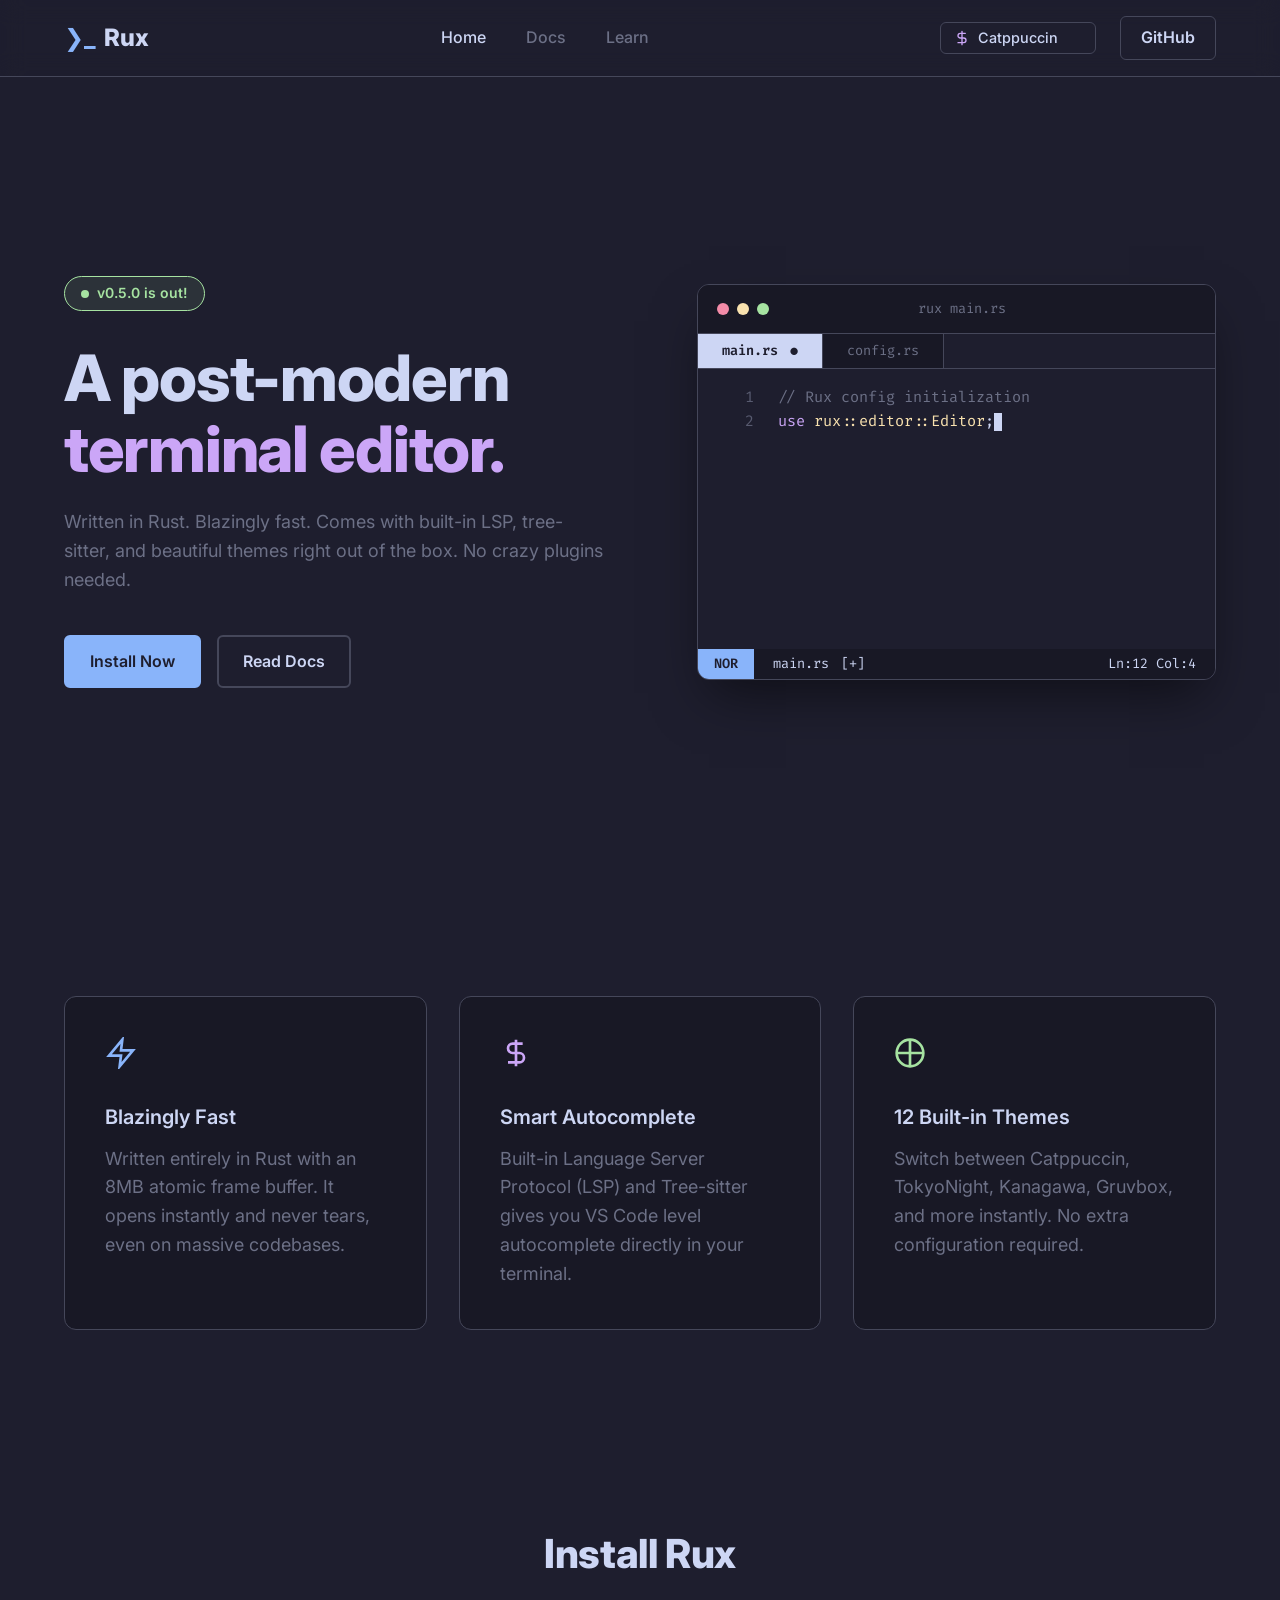
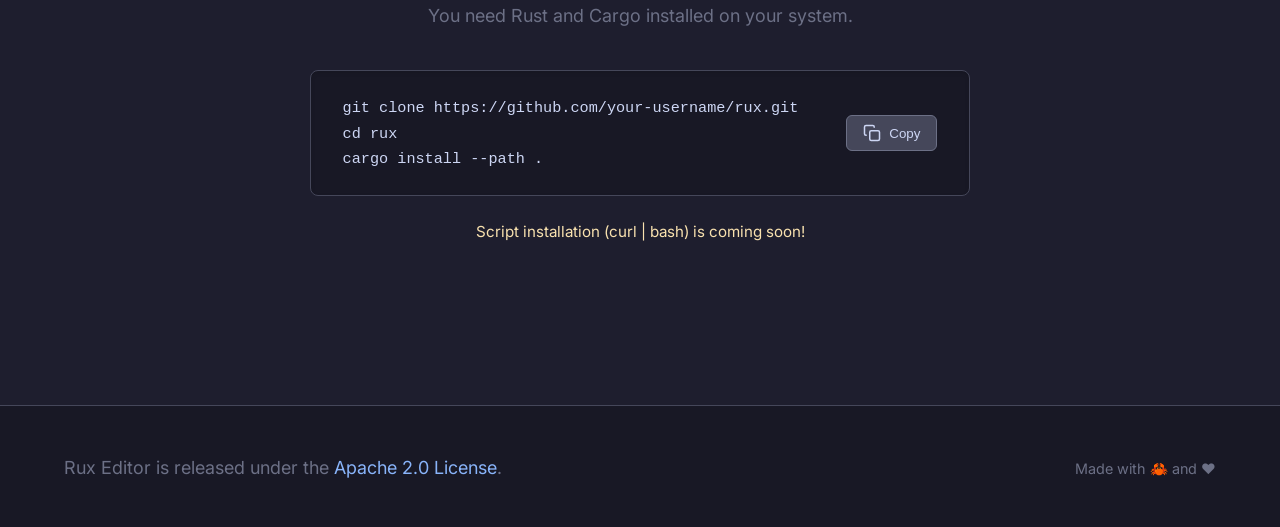
==== index.html @ 6d2e84a0 "add: all files" ====
<!DOCTYPE html>
<html lang="en">
<head>
    <meta charset="UTF-8">
    <meta name="viewport" content="width=device-width, initial-scale=1.0">
    <title>Rux Editor | Post-modern terminal editor</title>
    <link rel="stylesheet" href="style.css">
    <link href="https://fonts.googleapis.com/css2?family=Fira+Code:wght@400;500;600&family=Inter:wght@400;500;600;800&display=swap" rel="stylesheet">
    <!-- Prevents theme flashing on load -->
    <script>
        const savedTheme = localStorage.getItem('rux-theme') || 'catppuccin';
        document.documentElement.setAttribute('data-theme', savedTheme);
    </script>
</head>
<body>
    <nav class="navbar">
        <div class="nav-brand">
            <span class="logo-icon">❯_</span> Rux
        </div>
        <ul class="nav-links">
            <li><a href="index.html" class="active">Home</a></li>
            <li><a href="docs.html">Docs</a></li>
            <li><a href="learn.html">Learn</a></li>
        </ul>
        <div class="nav-actions">
            <div class="theme-select-wrapper">
                <svg class="theme-icon" xmlns="http://www.w3.org/2000/svg" width="16" height="16" viewBox="0 0 24 24" fill="none" stroke="currentColor" stroke-width="2" stroke-linecap="round" stroke-linejoin="round"><path d="M12 2v20M17 5H9.5a3.5 3.5 0 0 0 0 7h5a3.5 3.5 0 0 1 0 7H6"/></svg>
                <select id="theme-select" aria-label="Select Theme">
                    <option value="catppuccin">Catppuccin</option>
                    <option value="tokyonight">TokyoNight</option>
                    <option value="kanagawa">Kanagawa</option>
                    <option value="onedark">OneDark</option>
                    <option value="gruvbox">Gruvbox</option>
                    <option value="nord">Nord</option>
                    <option value="monokai">Monokai Pro</option>
                    <option value="rosepine">Rosé Pine</option>
                    <option value="everforest">Everforest</option>
                    <option value="ayu">Ayu</option>
                    <option value="dracula">Dracula</option>
                    <option value="solarized">Solarized</option>
                </select>
            </div>
            <a href="https://github.com/your-username/rux" class="btn btn-outline" target="_blank">GitHub</a>
        </div>
        <button class="mobile-menu-btn" aria-label="Menu">
            <svg xmlns="http://www.w3.org/2000/svg" width="24" height="24" fill="none" stroke="currentColor" stroke-width="2"><path d="M4 6h16M4 12h16M4 18h16"/></svg>
        </button>
    </nav>

    <header class="hero">
        <div class="hero-content">
            <div class="badge">
                <span class="pulse-dot"></span> v0.5.0 is out!
            </div>
            <h1>A post-modern<br><span class="highlight">terminal editor.</span></h1>
            <p>Written in Rust. Blazingly fast. Comes with built-in LSP, tree-sitter, and beautiful themes right out of the box. No crazy plugins needed.</p>
            <div class="hero-buttons">
                <a href="#install" class="btn btn-primary">Install Now</a>
                <a href="docs.html" class="btn btn-secondary">Read Docs</a>
            </div>
        </div>

        <div class="hero-terminal">
            <div class="terminal-header">
                <div class="dots">
                    <span class="dot red"></span>
                    <span class="dot yellow"></span>
                    <span class="dot green"></span>
                </div>
                <div class="terminal-title">rux main.rs</div>
            </div>
            <div class="terminal-body">
                <div class="terminal-tabs">
                    <span class="tab active"> main.rs <span class="dirty">●</span></span>
                    <span class="tab"> config.rs </span>
                </div>
                <div class="code-area">
                    <div id="typewriter"></div>
                </div>
            </div>
            <!-- Accurate Rux Status Bar Replica -->
            <div class="terminal-status">
                <div class="status-left">
                    <span class="mode-badge"> NOR </span>
                    <span class="file-name"> main.rs <span class="dirty">[+]</span></span>
                </div>
                <div class="status-right">
                    <span> Ln:12 Col:4 </span>
                </div>
            </div>
        </div>
    </header>

    <section class="features">
        <div class="feature-card">
            <div class="icon" style="color: var(--function);">
                <svg width="32" height="32" viewBox="0 0 24 24" fill="none" stroke="currentColor" stroke-width="2"><path d="M13 2L3 14h9l-1 8 10-12h-9l1-8z"/></svg>
            </div>
            <h3>Blazingly Fast</h3>
            <p>Written entirely in Rust with an 8MB atomic frame buffer. It opens instantly and never tears, even on massive codebases.</p>
        </div>
        <div class="feature-card">
            <div class="icon" style="color: var(--keyword);">
                <svg width="32" height="32" viewBox="0 0 24 24" fill="none" stroke="currentColor" stroke-width="2"><path d="M12 2v20M17 5H9.5a3.5 3.5 0 0 0 0 7h5a3.5 3.5 0 0 1 0 7H6"/></svg>
            </div>
            <h3>Smart Autocomplete</h3>
            <p>Built-in Language Server Protocol (LSP) and Tree-sitter gives you VS Code level autocomplete directly in your terminal.</p>
        </div>
        <div class="feature-card">
            <div class="icon" style="color: var(--string);">
                <svg width="32" height="32" viewBox="0 0 24 24" fill="none" stroke="currentColor" stroke-width="2"><circle cx="12" cy="12" r="10"/><path d="M12 2v20M2 12h20"/></svg>
            </div>
            <h3>12 Built-in Themes</h3>
            <p>Switch between Catppuccin, TokyoNight, Kanagawa, Gruvbox, and more instantly. No extra configuration required.</p>
        </div>
    </section>

    <section id="install" class="install-section">
        <h2>Install Rux</h2>
        <p>You need Rust and Cargo installed on your system.</p>
        <div class="code-block-wrapper">
            <div class="code-block">
                <pre><code>git clone https://github.com/your-username/rux.git
cd rux
cargo install --path .</code></pre>
                <button class="copy-btn" id="copyBtn" aria-label="Copy to clipboard">
                    <svg xmlns="http://www.w3.org/2000/svg" width="18" height="18" viewBox="0 0 24 24" fill="none" stroke="currentColor" stroke-width="2"><rect x="9" y="9" width="13" height="13" rx="2" ry="2"/><path d="M5 15H4a2 2 0 0 1-2-2V4a2 2 0 0 1 2-2h9a2 2 0 0 1 2 2v1"/></svg> Copy
                </button>
            </div>
        </div>
        <p class="coming-soon-text">Script installation (curl | bash) is coming soon!</p>
    </section>

    <footer>
        <div class="footer-content">
            <p>Rux Editor is released under the <a href="#" style="color: var(--function);">Apache 2.0 License</a>.</p>
            <p class="made-with">Made with 🦀 and ❤️</p>
        </div>
    </footer>

    <script src="script.js"></script>
</body>
</html>
---- style.css ----
/* ==========================================================================
   RUX CSS VARIABLES (Exactly mapped from Rust Codebase theme.rs)
   ========================================================================== */
:root {
    /* Default: Catppuccin */
    --bg: rgb(30, 30, 46);
    --status-bg: rgb(24, 24, 37);
    --status-fg: rgb(205, 214, 244);
    --keyword: rgb(203, 166, 247);
    --function: rgb(137, 180, 250);
    --type: rgb(249, 226, 175);
    --string: rgb(166, 227, 161);
    --comment: rgb(108, 112, 134);
    --number: rgb(250, 179, 135);
    --macro: rgb(243, 139, 168);
    --text: rgb(205, 214, 244);
    --error: rgb(243, 139, 168);
    --selection: rgb(69, 71, 90);
    --line-num: rgb(88, 91, 112);
}

[data-theme="tokyonight"] {
    --bg: rgb(26, 27, 38); --status-bg: rgb(31, 35, 53); --status-fg: rgb(169, 177, 214);
    --keyword: rgb(187, 154, 247); --function: rgb(122, 162, 247); --type: rgb(224, 175, 104);
    --string: rgb(158, 206, 106); --comment: rgb(86, 95, 137); --number: rgb(255, 158, 100);
    --macro: rgb(247, 118, 142); --text: rgb(169, 177, 214); --error: rgb(219, 75, 75);
    --selection: rgb(51, 70, 124); --line-num: rgb(59, 66, 97);
}

[data-theme="kanagawa"] {
    --bg: rgb(31, 31, 40); --status-bg: rgb(42, 42, 55); --status-fg: rgb(220, 215, 186);
    --keyword: rgb(149, 127, 184); --function: rgb(126, 156, 216); --type: rgb(230, 195, 132);
    --string: rgb(152, 187, 108); --comment: rgb(114, 113, 105); --number: rgb(210, 126, 153);
    --macro: rgb(255, 160, 102); --text: rgb(220, 215, 186); --error: rgb(195, 64, 67);
    --selection: rgb(45, 79, 103); --line-num: rgb(84, 84, 109);
}[data-theme="onedark"] {
    --bg: rgb(40, 44, 52); --status-bg: rgb(33, 37, 43); --status-fg: rgb(171, 178, 191);
    --keyword: rgb(198, 120, 221); --function: rgb(97, 175, 239); --type: rgb(229, 192, 123);
    --string: rgb(152, 195, 121); --comment: rgb(92, 99, 112); --number: rgb(209, 154, 102);
    --macro: rgb(224, 108, 117); --text: rgb(171, 178, 191); --error: rgb(224, 108, 117);
    --selection: rgb(62, 68, 81); --line-num: rgb(75, 82, 99);
}

[data-theme="gruvbox"] {
    --bg: rgb(40, 40, 40); --status-bg: rgb(60, 56, 54); --status-fg: rgb(235, 219, 178);
    --keyword: rgb(251, 73, 52); --function: rgb(184, 187, 38); --type: rgb(250, 189, 47);
    --string: rgb(184, 187, 38); --comment: rgb(146, 131, 116); --number: rgb(211, 134, 155);
    --macro: rgb(254, 128, 25); --text: rgb(235, 219, 178); --error: rgb(204, 36, 29);
    --selection: rgb(80, 73, 69); --line-num: rgb(102, 92, 84);
}[data-theme="nord"] {
    --bg: rgb(46, 52, 64); --status-bg: rgb(59, 66, 82); --status-fg: rgb(236, 239, 244);
    --keyword: rgb(129, 161, 193); --function: rgb(136, 192, 208); --type: rgb(235, 203, 139);
    --string: rgb(163, 190, 140); --comment: rgb(76, 86, 106); --number: rgb(180, 142, 173);
    --macro: rgb(191, 97, 106); --text: rgb(236, 239, 244); --error: rgb(191, 97, 106);
    --selection: rgb(67, 76, 94); --line-num: rgb(67, 76, 94);
}

[data-theme="monokai"] {
    --bg: rgb(45, 42, 46); --status-bg: rgb(34, 31, 34); --status-fg: rgb(252, 252, 250);
    --keyword: rgb(255, 97, 136); --function: rgb(169, 220, 118); --type: rgb(120, 220, 232);
    --string: rgb(255, 216, 102); --comment: rgb(114, 112, 114); --number: rgb(171, 157, 242);
    --macro: rgb(252, 152, 103); --text: rgb(252, 252, 250); --error: rgb(255, 97, 136);
    --selection: rgb(91, 89, 92); --line-num: rgb(91, 89, 92);
}

[data-theme="rosepine"] {
    --bg: rgb(25, 23, 36); --status-bg: rgb(31, 29, 46); --status-fg: rgb(224, 222, 244);
    --keyword: rgb(49, 116, 143); --function: rgb(235, 188, 186); --type: rgb(246, 193, 119);
    --string: rgb(156, 207, 216); --comment: rgb(110, 106, 134); --number: rgb(196, 167, 231);
    --macro: rgb(235, 111, 146); --text: rgb(224, 222, 244); --error: rgb(235, 111, 146);
    --selection: rgb(42, 39, 63); --line-num: rgb(85, 81, 105);
}[data-theme="everforest"] {
    --bg: rgb(43, 51, 57); --status-bg: rgb(35, 42, 46); --status-fg: rgb(211, 198, 170);
    --keyword: rgb(230, 126, 128); --function: rgb(167, 192, 128); --type: rgb(219, 188, 127);
    --string: rgb(131, 192, 146); --comment: rgb(133, 146, 137); --number: rgb(214, 153, 182);
    --macro: rgb(230, 152, 117); --text: rgb(211, 198, 170); --error: rgb(230, 126, 128);
    --selection: rgb(64, 76, 81); --line-num: rgb(75, 86, 92);
}

[data-theme="ayu"] {
    --bg: rgb(15, 20, 25); --status-bg: rgb(21, 26, 31); --status-fg: rgb(179, 177, 173);
    --keyword: rgb(255, 119, 51); --function: rgb(255, 180, 84); --type: rgb(89, 194, 255);
    --string: rgb(170, 217, 76); --comment: rgb(98, 106, 115); --number: rgb(210, 166, 255);
    --macro: rgb(240, 113, 120); --text: rgb(179, 177, 173); --error: rgb(240, 113, 120);
    --selection: rgb(39, 55, 71); --line-num: rgb(50, 56, 68);
}

[data-theme="dracula"] {
    --bg: rgb(40, 42, 54); --status-bg: rgb(68, 71, 90); --status-fg: rgb(248, 248, 242);
    --keyword: rgb(255, 121, 198); --function: rgb(80, 250, 123); --type: rgb(139, 233, 253);
    --string: rgb(241, 250, 140); --comment: rgb(98, 114, 164); --number: rgb(189, 147, 249);
    --macro: rgb(255, 85, 85); --text: rgb(248, 248, 242); --error: rgb(255, 85, 85);
    --selection: rgb(68, 71, 90); --line-num: rgb(98, 114, 164);
}[data-theme="solarized"] {
    --bg: rgb(0, 43, 54); --status-bg: rgb(7, 54, 66); --status-fg: rgb(131, 148, 150);
    --keyword: rgb(133, 153, 0); --function: rgb(38, 139, 210); --type: rgb(181, 137, 0);
    --string: rgb(42, 161, 152); --comment: rgb(88, 110, 117); --number: rgb(211, 54, 130);
    --macro: rgb(203, 75, 22); --text: rgb(131, 148, 150); --error: rgb(220, 50, 47);
    --selection: rgb(7, 54, 66); --line-num: rgb(88, 110, 117);
}

/* ==========================================================================
   RESET & BASE STYLES
   ========================================================================== */
* {
    margin: 0;
    padding: 0;
    box-sizing: border-box;
}

body {
    background-color: var(--bg);
    color: var(--text);
    font-family: 'Inter', system-ui, -apple-system, sans-serif;
    line-height: 1.6;
    overflow-x: hidden;
    transition: background-color 0.4s ease, color 0.4s ease;
    -webkit-font-smoothing: antialiased;
}

a {
    text-decoration: none;
    color: inherit;
}

/* ==========================================================================
   TYPOGRAPHY
   ========================================================================== */
h1 {
    font-size: clamp(2.5rem, 5vw, 4rem);
    line-height: 1.1;
    font-weight: 800;
    letter-spacing: -0.02em;
    margin-bottom: 1.5rem;
}

h2 {
    font-size: clamp(2rem, 4vw, 2.5rem);
    font-weight: 800;
    letter-spacing: -0.01em;
    margin-bottom: 1rem;
}

h3 {
    font-size: 1.25rem;
    font-weight: 600;
    margin-bottom: 0.75rem;
}

p {
    font-size: 1.125rem;
    color: var(--comment);
}

.highlight {
    color: var(--keyword);
    transition: color 0.4s ease;
}

/* ==========================================================================
   COMPONENTS
   ========================================================================== */
/* Navbar */
.navbar {
    display: flex;
    justify-content: space-between;
    align-items: center;
    padding: 1rem 5%;
    background-color: rgba(var(--status-bg), 0.8);
    backdrop-filter: blur(12px);
    -webkit-backdrop-filter: blur(12px);
    position: fixed;
    width: 100%;
    top: 0;
    z-index: 100;
    border-bottom: 1px solid var(--selection);
    transition: background-color 0.4s ease, border-color 0.4s ease;
}

.nav-brand {
    font-size: 1.5rem;
    font-weight: 800;
    display: flex;
    align-items: center;
    gap: 0.5rem;
}

.logo-icon {
    color: var(--function);
}

.nav-links {
    display: flex;
    list-style: none;
    gap: 2.5rem;
}

.nav-links a {
    color: var(--comment);
    font-weight: 500;
    transition: color 0.2s ease;
}

.nav-links a:hover, .nav-links a.active {
    color: var(--text);
}

.nav-actions {
    display: flex;
    align-items: center;
    gap: 1.5rem;
}

/* Theme Switcher */
.theme-select-wrapper {
    display: flex;
    align-items: center;
    gap: 0.5rem;
    background-color: var(--bg);
    border: 1px solid var(--selection);
    padding: 0.4rem 0.8rem;
    border-radius: 6px;
    transition: all 0.3s ease;
}

.theme-select-wrapper:hover {
    border-color: var(--function);
}

.theme-icon {
    color: var(--keyword);
}

#theme-select {
    background: transparent;
    color: var(--text);
    border: none;
    font-family: inherit;
    font-weight: 500;
    font-size: 0.9rem;
    cursor: pointer;
    outline: none;
    appearance: none;
    -webkit-appearance: none;
    padding-right: 1rem;
}

#theme-select option {
    background-color: var(--status-bg);
    color: var(--text);
}

.mobile-menu-btn {
    display: none;
    background: none;
    border: none;
    color: var(--text);
    cursor: pointer;
}

/* Buttons */
.btn {
    padding: 0.75rem 1.5rem;
    border-radius: 6px;
    font-weight: 600;
    cursor: pointer;
    transition: all 0.2s ease;
    display: inline-flex;
    align-items: center;
    justify-content: center;
    gap: 0.5rem;
}

.btn-primary {
    background-color: var(--function);
    color: var(--bg);
    border: 2px solid var(--function);
}

.btn-primary:hover {
    transform: translateY(-2px);
    box-shadow: 0 4px 12px rgba(0,0,0,0.2);
    filter: brightness(1.1);
}

.btn-secondary {
    background-color: transparent;
    color: var(--text);
    border: 2px solid var(--selection);
}

.btn-secondary:hover {
    border-color: var(--comment);
    background-color: var(--selection);
}

.btn-outline {
    padding: 0.5rem 1.25rem;
    border: 1px solid var(--selection);
    background-color: transparent;
}

.btn-outline:hover {
    border-color: var(--text);
}

/* ==========================================================================
   LAYOUT SECTIONS
   ========================================================================== */
/* Hero Section */
.hero {
    display: flex;
    align-items: center;
    justify-content: space-between;
    padding: 10rem 5% 6rem;
    min-height: 100vh;
    gap: 4rem;
    max-width: 1400px;
    margin: 0 auto;
}

.hero-content {
    flex: 1.1;
}

.badge {
    display: inline-flex;
    align-items: center;
    gap: 0.5rem;
    padding: 0.35rem 1rem;
    background-color: rgba(166, 227, 161, 0.1);
    color: var(--string);
    border-radius: 50px;
    font-size: 0.875rem;
    font-weight: 600;
    margin-bottom: 2rem;
    border: 1px solid var(--string);
    transition: all 0.4s ease;
}

.pulse-dot {
    width: 8px;
    height: 8px;
    background-color: var(--string);
    border-radius: 50%;
    animation: pulse 2s infinite;
}

@keyframes pulse {
    0% { box-shadow: 0 0 0 0 rgba(166, 227, 161, 0.4); }
    70% { box-shadow: 0 0 0 6px rgba(166, 227, 161, 0); }
    100% { box-shadow: 0 0 0 0 rgba(166, 227, 161, 0); }
}

.hero p {
    margin-bottom: 2.5rem;
    max-width: 540px;
}

.hero-buttons {
    display: flex;
    gap: 1rem;
}

/* ==========================================================================
   TERMINAL UI (Pixel Perfect Replica)
   ========================================================================== */
.hero-terminal {
    flex: 1;
    background-color: var(--bg);
    border: 1px solid var(--selection);
    border-radius: 12px;
    overflow: hidden;
    box-shadow: 0 25px 50px -12px rgba(0,0,0,0.5);
    font-family: 'Fira Code', monospace;
    font-size: 0.95rem;
    width: 100%;
    max-width: 650px;
    transition: all 0.4s ease;
}

.terminal-header {
    background-color: var(--status-bg);
    padding: 0.8rem 1.2rem;
    display: flex;
    align-items: center;
    border-bottom: 1px solid var(--selection);
}

.dots {
    display: flex;
    gap: 8px;
    flex-shrink: 0;
}

.dot {
    width: 12px;
    height: 12px;
    border-radius: 50%;
}
.dot.red { background-color: var(--error); }
.dot.yellow { background-color: var(--type); }
.dot.green { background-color: var(--string); }

.terminal-title {
    flex: 1;
    text-align: center;
    color: var(--comment);
    font-size: 0.85rem;
    margin-left: -40px;
}

.terminal-tabs {
    background-color: var(--bg);
    display: flex;
    font-size: 0.85rem;
    border-bottom: 1px solid var(--selection);
}

.tab {
    padding: 0.4rem 1.5rem;
    color: var(--comment);
    background-color: var(--status-bg);
    border-right: 1px solid var(--selection);
}

.tab.active {
    background-color: var(--status-fg);
    color: var(--bg);
    font-weight: 600;
}

.dirty {
    margin-left: 0.25rem;
}

.code-area {
    padding: 1rem 0;
    min-height: 280px;
}

#typewriter {
    padding: 0 1rem;
}

/* Typewriter Line Styles */
.line {
    display: flex;
    line-height: 1.6;
}

.line-num {
    color: var(--line-num);
    width: 2.5rem;
    text-align: right;
    margin-right: 1.5rem;
    user-select: none;
}

.line-content {
    color: var(--text);
    white-space: pre;
}

.cursor {
    display: inline-block;
    width: 8px;
    height: 1.2em;
    background-color: var(--text);
    vertical-align: middle;
    animation: blink 1s step-end infinite;
}

@keyframes blink { 50% { opacity: 0; } }

/* Rux Status Bar */
.terminal-status {
    background-color: var(--status-bg);
    display: flex;
    justify-content: space-between;
    font-size: 0.85rem;
}

.status-left {
    display: flex;
    align-items: center;
}

.mode-badge {
    background-color: var(--function);
    color: var(--bg);
    padding: 0.25rem 1rem;
    font-weight: 600;
}
.cmd-mode {
    background-color: var(--keyword);
}

.file-name {
    padding: 0 1.2rem;
    color: var(--status-fg);
}

.status-right {
    padding: 0.25rem 1.2rem;
    color: var(--text);
}

/* ==========================================================================
   FEATURES SECTION
   ========================================================================== */
.features {
    display: grid;
    grid-template-columns: repeat(auto-fit, minmax(320px, 1fr));
    gap: 2rem;
    padding: 6rem 5%;
    max-width: 1400px;
    margin: 0 auto;
}

.feature-card {
    background-color: var(--status-bg);
    padding: 2.5rem;
    border-radius: 12px;
    border: 1px solid var(--selection);
    transition: all 0.3s ease;
}

.feature-card:hover {
    transform: translateY(-6px);
    border-color: var(--comment);
    box-shadow: 0 10px 30px rgba(0,0,0,0.15);
}

.feature-card .icon {
    margin-bottom: 1.5rem;
}

/* ==========================================================================
   INSTALL SECTION
   ========================================================================== */
.install-section {
    padding: 6rem 5%;
    text-align: center;
    max-width: 800px;
    margin: 0 auto;
}

.code-block-wrapper {
    margin: 2.5rem 0 1.5rem;
    display: flex;
    justify-content: center;
}

.code-block {
    background-color: var(--status-bg);
    padding: 1.5rem 2rem;
    border-radius: 8px;
    display: inline-flex;
    align-items: center;
    gap: 3rem;
    border: 1px solid var(--selection);
    text-align: left;
    max-width: 100%;
    box-shadow: inset 0 2px 4px rgba(0,0,0,0.1);
}

.code-block pre {
    font-family: 'Fira Code', monospace;
    color: var(--text);
    font-size: 0.95rem;
    overflow-x: auto;
}

.copy-btn {
    background-color: var(--selection);
    color: var(--text);
    border: 1px solid var(--comment);
    padding: 0.5rem 1rem;
    border-radius: 6px;
    cursor: pointer;
    font-weight: 500;
    display: flex;
    align-items: center;
    gap: 0.5rem;
    transition: all 0.2s ease;
}

.copy-btn:hover {
    background-color: var(--function);
    color: var(--bg);
    border-color: var(--function);
}

.coming-soon-text {
    font-size: 0.95rem;
    color: var(--type) !important;
}

/* ==========================================================================
   PAGES: DOCS & LEARN
   ========================================================================== */
.coming-soon-container {
    min-height: 100vh;
    display: flex;
    justify-content: center;
    align-items: center;
    padding: 8rem 5% 4rem;
}

.minimal-terminal {
    max-width: 700px;
}

.center-text {
    text-align: center;
    padding: 4rem 2rem;
}

.soon-title {
    font-size: 2rem;
    color: var(--keyword);
    margin-bottom: 1rem;
}

.soon-desc {
    margin-bottom: 2.5rem;
}

.mock-code {
    display: block;
    margin: 0 auto;
    width: fit-content;
    text-align: left;
}

.mock-command {
    margin-top: 2rem;
    color: var(--text);
}

.hl-box {
    background-color: var(--selection);
    padding: 0.2rem 0.5rem;
    border-radius: 4px;
    color: var(--keyword);
    font-family: 'Fira Code', monospace;
}

/* ==========================================================================
   FOOTER
   ========================================================================== */
footer {
    padding: 3rem 5%;
    background-color: var(--status-bg);
    border-top: 1px solid var(--selection);
    margin-top: 4rem;
}

.footer-content {
    max-width: 1400px;
    margin: 0 auto;
    display: flex;
    justify-content: space-between;
    align-items: center;
}

.made-with {
    font-size: 0.9rem;
}

/* Syntax Highlighting */
.kw { color: var(--keyword); }
.func { color: var(--function); }
.str { color: var(--string); }
.num { color: var(--number); }
.com { color: var(--comment); }
.type { color: var(--type); }
.macro { color: var(--macro); }

/* ==========================================================================
   RESPONSIVE DESIGN
   ========================================================================== */
@media (max-width: 992px) {
    .hero {
        flex-direction: column;
        padding-top: 8rem;
        text-align: center;
        gap: 3rem;
    }
    .hero p {
        margin: 0 auto 2.5rem;
    }
    .hero-buttons {
        justify-content: center;
    }
    .code-block {
        flex-direction: column;
        gap: 1.5rem;
        width: 100%;
    }
    .copy-btn {
        width: 100%;
        justify-content: center;
    }
    .footer-content {
        flex-direction: column;
        gap: 1rem;
        text-align: center;
    }
}

@media (max-width: 768px) {
    .nav-links, .nav-actions {
        display: none;
    }
    .mobile-menu-btn {
        display: block;
    }
    /* Simple mobile menu handling done in JS */
    .navbar.menu-open {
        flex-direction: column;
        align-items: stretch;
        background-color: var(--status-bg);
    }
    .navbar.menu-open .nav-brand {
        margin-bottom: 1.5rem;
    }
    .navbar.menu-open .nav-links {
        display: flex;
        flex-direction: column;
        align-items: center;
        margin-bottom: 1.5rem;
    }
    .navbar.menu-open .nav-actions {
        display: flex;
        flex-direction: column;
        width: 100%;
    }
    .navbar.menu-open .mobile-menu-btn {
        position: absolute;
        top: 1rem;
        right: 5%;
    }
}
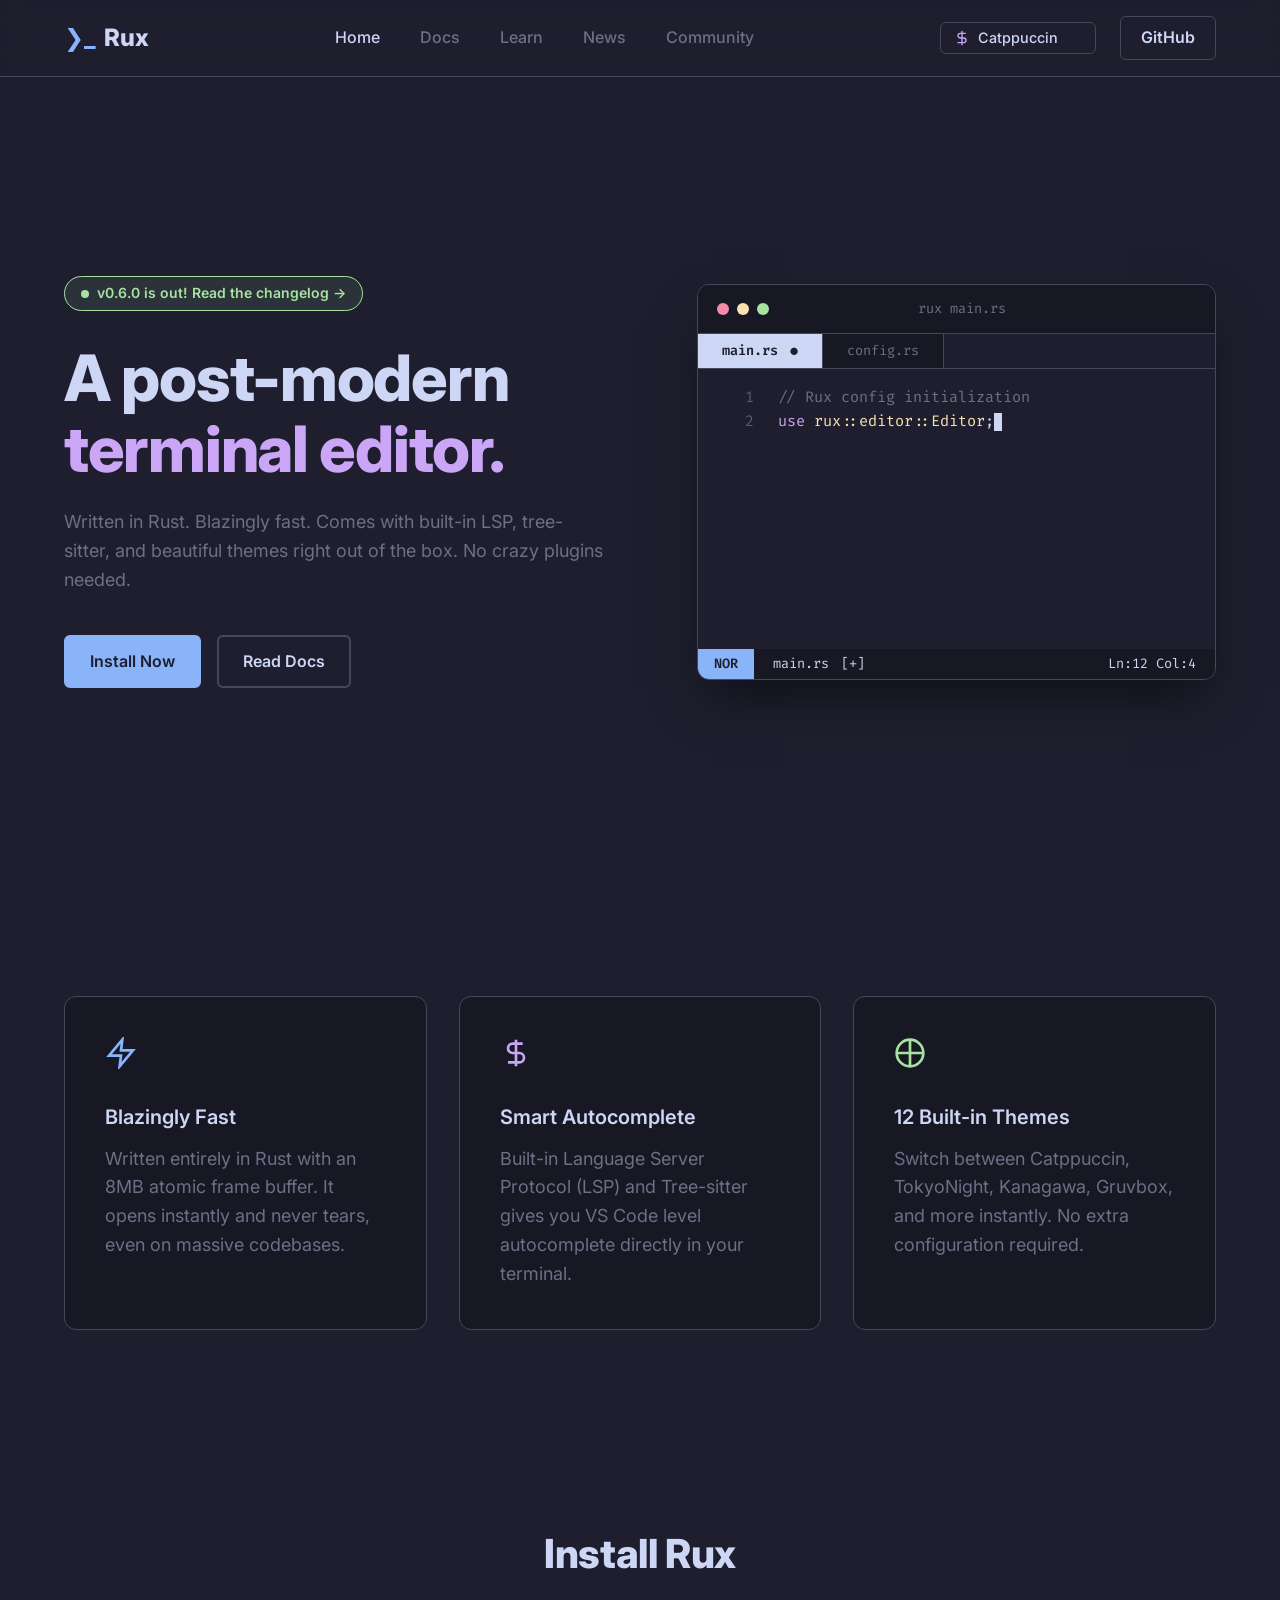
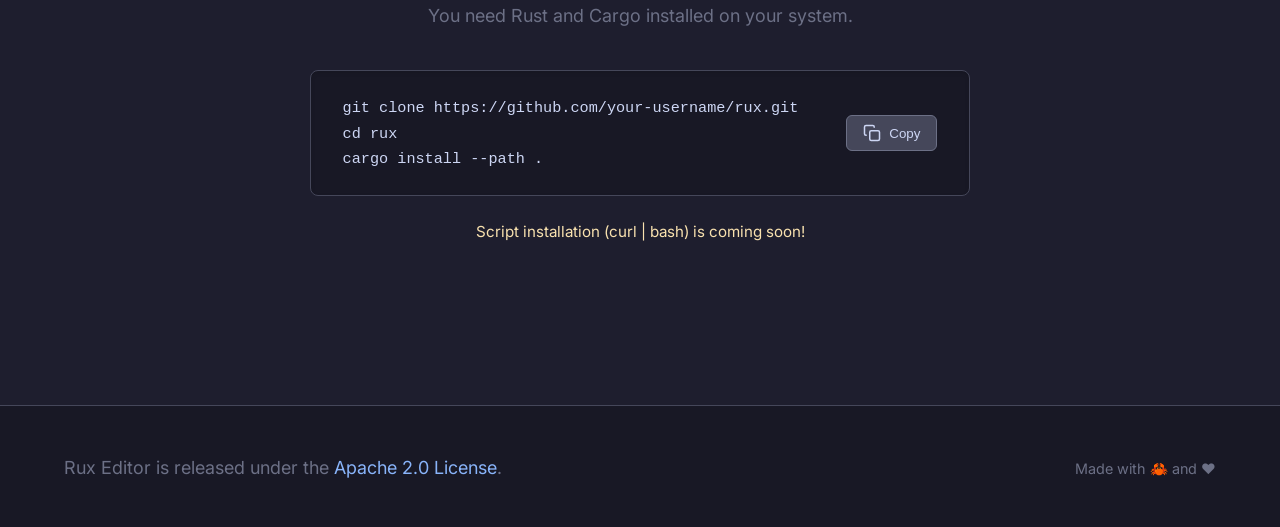
==== commit bf58fa1b: "add: new pages" ====
--- a/index.html
+++ b/index.html
@@ -6,7 +6,6 @@
     <title>Rux Editor | Post-modern terminal editor</title>
     <link rel="stylesheet" href="style.css">
     <link href="https://fonts.googleapis.com/css2?family=Fira+Code:wght@400;500;600&family=Inter:wght@400;500;600;800&display=swap" rel="stylesheet">
-    <!-- Prevents theme flashing on load -->
     <script>
         const savedTheme = localStorage.getItem('rux-theme') || 'catppuccin';
         document.documentElement.setAttribute('data-theme', savedTheme);
@@ -21,6 +20,8 @@
             <li><a href="index.html" class="active">Home</a></li>
             <li><a href="docs.html">Docs</a></li>
             <li><a href="learn.html">Learn</a></li>
+            <li><a href="news.html">News</a></li>
+            <li><a href="community.html">Community</a></li>
         </ul>
         <div class="nav-actions">
             <div class="theme-select-wrapper">
@@ -49,9 +50,9 @@
 
     <header class="hero">
         <div class="hero-content">
-            <div class="badge">
-                <span class="pulse-dot"></span> v0.5.0 is out!
-            </div>
+            <a href="news.html" class="badge">
+                <span class="pulse-dot"></span> v0.6.0 is out! Read the changelog →
+            </a>
             <h1>A post-modern<br><span class="highlight">terminal editor.</span></h1>
             <p>Written in Rust. Blazingly fast. Comes with built-in LSP, tree-sitter, and beautiful themes right out of the box. No crazy plugins needed.</p>
             <div class="hero-buttons">
@@ -78,7 +79,6 @@
                     <div id="typewriter"></div>
                 </div>
             </div>
-            <!-- Accurate Rux Status Bar Replica -->
             <div class="terminal-status">
                 <div class="status-left">
                     <span class="mode-badge"> NOR </span>
@@ -133,7 +133,7 @@
 
     <footer>
         <div class="footer-content">
-            <p>Rux Editor is released under the <a href="#" style="color: var(--function);">Apache 2.0 License</a>.</p>
+            <p>Rux Editor is released under the <a href="https://github.com/your-username/rux/blob/main/LICENSE" style="color: var(--function);" target="_blank">Apache 2.0 License</a>.</p>
             <p class="made-with">Made with 🦀 and ❤️</p>
         </div>
     </footer>
--- a/style.css
+++ b/style.css
@@ -742,4 +742,237 @@
         top: 1rem;
         right: 5%;
     }
+}
+
+/* ==========================================================================
+   PAGE HEADERS (News, Learn, Community)
+   ========================================================================== */
+.page-header {
+    text-align: center;
+    padding: 10rem 5% 4rem;
+    background-color: var(--status-bg);
+    border-bottom: 1px solid var(--selection);
+}
+
+.page-header h1 {
+    margin-bottom: 1rem;
+    font-size: 3rem;
+}
+
+/* ==========================================================================
+   DOCS LAYOUT
+   ========================================================================== */
+.docs-layout {
+    display: flex;
+    min-height: 100vh;
+    padding-top: 70px; /* offset navbar */
+}
+
+.docs-sidebar {
+    width: 260px;
+    background-color: var(--status-bg);
+    border-right: 1px solid var(--selection);
+    padding: 2rem 1.5rem;
+    position: sticky;
+    top: 70px;
+    height: calc(100vh - 70px);
+    overflow-y: auto;
+}
+
+.sidebar-section h4 {
+    color: var(--text);
+    text-transform: uppercase;
+    font-size: 0.8rem;
+    letter-spacing: 0.05em;
+    margin-bottom: 0.75rem;
+    margin-top: 1.5rem;
+}
+
+.sidebar-section:first-child h4 {
+    margin-top: 0;
+}
+
+.sidebar-section ul {
+    list-style: none;
+}
+
+.sidebar-section a {
+    display: block;
+    padding: 0.4rem 0;
+    color: var(--comment);
+    font-size: 0.95rem;
+    transition: color 0.2s;
+}
+
+.sidebar-section a:hover, .sidebar-section a.active {
+    color: var(--keyword);
+    font-weight: 500;
+}
+
+.docs-content {
+    flex: 1;
+    padding: 3rem 5%;
+    max-width: 900px;
+}
+
+.breadcrumb {
+    color: var(--comment);
+    font-size: 0.9rem;
+    margin-bottom: 1.5rem;
+}
+
+.wip-banner {
+    display: flex;
+    gap: 1.5rem;
+    background-color: rgba(243, 139, 168, 0.1); /* Error color with opacity */
+    border: 1px solid var(--error);
+    padding: 1.5rem;
+    border-radius: 8px;
+    margin: 2rem 0;
+}
+
+.wip-banner svg {
+    color: var(--error);
+    flex-shrink: 0;
+}
+
+/* ==========================================================================
+   LEARN LAYOUT
+   ========================================================================== */
+.learn-grid {
+    display: grid;
+    grid-template-columns: repeat(auto-fill, minmax(320px, 1fr));
+    gap: 2rem;
+    padding: 4rem 5%;
+    max-width: 1400px;
+    margin: 0 auto;
+}
+
+.learn-card {
+    background-color: var(--bg);
+    border: 1px solid var(--selection);
+    padding: 2rem;
+    border-radius: 12px;
+    position: relative;
+    transition: all 0.3s ease;
+}
+
+.learn-card:hover {
+    border-color: var(--function);
+    transform: translateY(-4px);
+}
+
+.learn-tag {
+    display: inline-block;
+    padding: 0.2rem 0.8rem;
+    border-radius: 50px;
+    font-size: 0.8rem;
+    font-weight: 600;
+    margin-bottom: 1rem;
+}
+
+.learn-tag.basic { background-color: rgba(166, 227, 161, 0.1); color: var(--string); }
+.learn-tag.advanced { background-color: rgba(243, 139, 168, 0.1); color: var(--macro); }
+.learn-tag.internal { background-color: rgba(203, 166, 247, 0.1); color: var(--keyword); }
+
+.coming-soon {
+    display: block;
+    margin-top: 1.5rem;
+    font-size: 0.85rem;
+    color: var(--comment);
+    font-family: 'Fira Code', monospace;
+}
+
+/* ==========================================================================
+   NEWS LAYOUT
+   ========================================================================== */
+.news-container {
+    max-width: 800px;
+    margin: 0 auto;
+    padding: 4rem 5%;
+}
+
+.news-post {
+    margin-bottom: 4rem;
+    padding-bottom: 4rem;
+    border-bottom: 1px solid var(--selection);
+}
+
+.news-post:last-child {
+    border-bottom: none;
+}
+
+.news-meta {
+    color: var(--function);
+    font-family: 'Fira Code', monospace;
+    font-size: 0.9rem;
+    margin-bottom: 1rem;
+}
+
+.news-post h2 {
+    font-size: 2.2rem;
+    color: var(--text);
+}
+
+.news-post h3 {
+    margin-top: 2rem;
+    color: var(--type);
+}
+
+.news-post ul {
+    margin-top: 1rem;
+    padding-left: 1.5rem;
+    color: var(--comment);
+}
+
+.news-post li {
+    margin-bottom: 0.8rem;
+}
+
+.news-post li strong {
+    color: var(--text);
+}
+
+/* ==========================================================================
+   COMMUNITY LAYOUT
+   ========================================================================== */
+.community-grid {
+    display: grid;
+    grid-template-columns: repeat(auto-fit, minmax(300px, 1fr));
+    gap: 2rem;
+    padding: 4rem 5%;
+    max-width: 1200px;
+    margin: 0 auto;
+}
+
+.community-card {
+    background-color: var(--status-bg);
+    border: 1px solid var(--selection);
+    padding: 2.5rem;
+    border-radius: 12px;
+    text-align: center;
+    transition: all 0.3s ease;
+}
+
+.community-card:hover {
+    background-color: var(--selection);
+    transform: scale(1.02);
+}
+
+.community-card .icon {
+    margin-bottom: 1.5rem;
+}
+
+/* Make sure docs sidebar behaves on mobile */
+@media (max-width: 768px) {
+    .docs-layout {
+        flex-direction: column;
+    }
+    .docs-sidebar {
+        width: 100%;
+        height: auto;
+        position: static;
+        border-right: none;
+        border-bottom: 1px solid var(--selection);
+    }
 }
